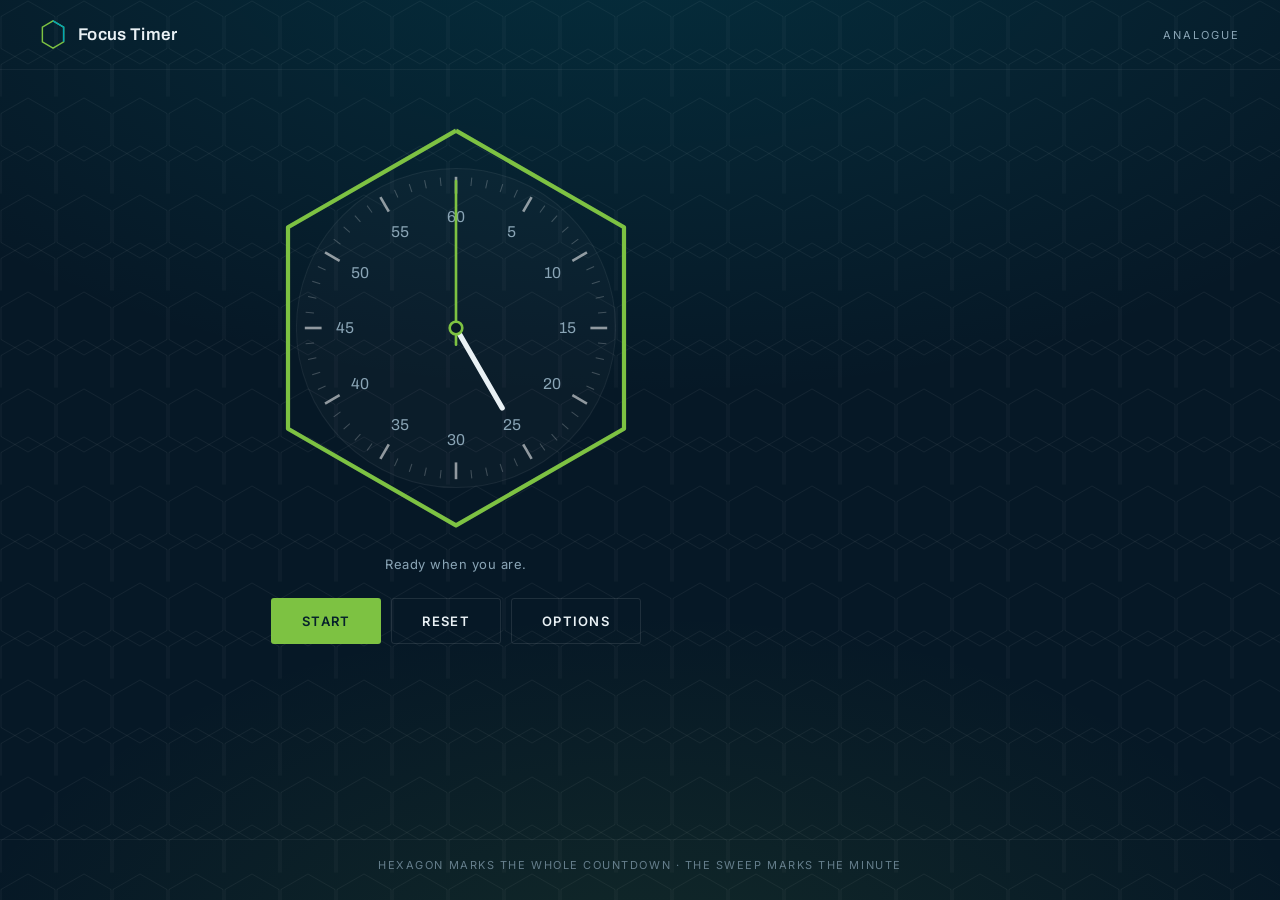
==== timer/timer.html @ 4c4284d6 "adding timer app and updating index" ====
<!DOCTYPE html>
<html lang="en-GB">
<head>
<meta charset="utf-8">
<meta name="viewport" content="width=device-width, initial-scale=1">
<title>Focus Timer</title>
<link rel="preconnect" href="https://fonts.googleapis.com">
<link rel="preconnect" href="https://fonts.gstatic.com" crossorigin>
<link href="https://fonts.googleapis.com/css2?family=Archivo:wght@200;400;500;600&family=Inter:wght@400;500;600&display=swap" rel="stylesheet">
<style>
  :root{
    --ink:        #061826;
    --ink-2:      #0A2739;
    --line:       rgba(255,255,255,.10);
    --line-soft:  rgba(255,255,255,.05);
    --mist:       #E9F1F5;
    --muted:      #8AA5B6;
    --green:      #7DC242;
    --teal:       #00A6B8;
    --alert:      #FF4A47;
    --radius:     3px;
    --display: "Archivo", "Helvetica Neue", Arial, sans-serif;
    --body: "Inter", "Helvetica Neue", Arial, sans-serif;
  }

  *{ box-sizing:border-box; }

  html,body{ height:100%; }

  body{
    margin:0;
    font-family:var(--body);
    color:var(--mist);
    background-color:var(--ink);
    background-image:
      radial-gradient(120% 90% at 50% -10%, rgba(0,166,184,.16), transparent 60%),
      radial-gradient(90% 70% at 50% 110%, rgba(125,194,66,.10), transparent 60%),
      url("data:image/svg+xml;utf8,<svg xmlns='http://www.w3.org/2000/svg' width='56' height='97' viewBox='0 0 56 97'><g fill='none' stroke='%23ffffff' stroke-opacity='0.05' stroke-width='1'><path d='M28 1 L55 16.5 L55 48.5 L28 64 L1 48.5 L1 16.5 Z'/><path d='M28 49 L55 64.5 L55 96.5'/><path d='M28 49 L1 64.5 L1 96.5'/></g></svg>");
    background-repeat:no-repeat, no-repeat, repeat;
    background-size:auto, auto, 56px 97px;
    display:flex;
    flex-direction:column;
    min-height:100dvh;
  }

  /* ---------- Header ---------- */
  header{
    display:flex; align-items:center; gap:12px;
    padding:20px clamp(16px,5vw,40px);
    border-bottom:1px solid var(--line-soft);
  }
  .mark{ width:26px; height:29px; flex:none; }
  .wordmark{
    font-family:var(--display); font-weight:600; font-size:17px;
    letter-spacing:.02em;
  }
  .kicker{
    margin-left:auto;
    font-size:11px; letter-spacing:.18em; text-transform:uppercase; color:var(--muted);
  }

  /* ---------- Layout ---------- */
  main{
    flex:1;
    width:100%; max-width:1040px; margin:0 auto;
    padding:clamp(20px,5vw,48px) clamp(16px,5vw,40px) 56px;
    display:grid; gap:clamp(24px,4vw,48px);
    grid-template-columns:1fr;
    align-content:start;
  }
  @media (min-width:900px){
    main{ grid-template-columns:minmax(0,1fr) 320px; align-items:start; }
    .panel--options{ position:sticky; top:32px; }
  }

  .eyebrow{
    font-size:11px; letter-spacing:.18em; text-transform:uppercase;
    color:var(--teal); margin:0 0 10px;
  }

  /* ---------- Clock ---------- */
  .stage{ display:flex; flex-direction:column; align-items:center; }
  .face{
    width:min(100%, 420px); aspect-ratio:1/1;
    display:block;
  }
  .face[hidden]{ display:none; }

  .hex-track{ stroke:rgba(255,255,255,.10); }
  .hex-progress{
    stroke:var(--green);
    transition:stroke .3s ease;
  }
  .is-alert .hex-progress,
  .is-alert .hand-second,
  .is-alert .digits{ stroke:var(--alert); color:var(--alert); }
  .is-alert .sweep{ fill:rgba(255,74,71,.22); stroke:var(--alert); }

  /* completion: the hexagon flashes three times */
  .is-done .hex-progress{
    stroke:var(--alert);
    stroke-width:6;
    transition:none;
    animation:hexFlash .46s ease-in-out 3;
  }
  @keyframes hexFlash{
    0%, 100%{ opacity:1; }
    50%{ opacity:.04; }
  }

  .sweep{
    fill:rgba(125,194,66,.20);
    stroke:rgba(125,194,66,.55);
    stroke-width:1;
    transition:fill .3s ease, stroke .3s ease;
  }
  .tick{ stroke:rgba(255,255,255,.22); }
  .tick--major{ stroke:rgba(255,255,255,.55); }
  .hand-minute{ stroke:var(--mist); }
  .hand-second{ stroke:var(--green); transition:stroke .3s ease; }
  .numeral{
    fill:var(--muted); font-family:var(--display); font-size:15px; font-weight:400;
    text-anchor:middle; dominant-baseline:central;
  }

  .digits{
    font-family:var(--display);
    font-weight:200;
    font-variant-numeric:tabular-nums;
    font-size:64px;
    letter-spacing:-.02em;
    fill:currentColor;
    color:var(--mist);
    text-anchor:middle; dominant-baseline:central;
    transition:color .3s ease;
  }
  .digits--long{ font-size:48px; }
  .sublabel{
    font-family:var(--body); font-size:11px; font-weight:500;
    letter-spacing:.18em; text-transform:uppercase;
    fill:var(--muted); text-anchor:middle;
  }

  .status{
    margin:18px 0 0; min-height:20px;
    font-size:13px; letter-spacing:.04em; color:var(--muted); text-align:center;
  }
  .status[data-tone="alert"]{ color:var(--alert); }
  .status[data-tone="done"]{ color:var(--green); }

  /* ---------- Controls ---------- */
  .controls{
    display:flex; gap:10px; flex-wrap:wrap; justify-content:center;
    margin-top:22px; width:100%;
  }
  button{ font-family:var(--body); cursor:pointer; }
  .btn{
    border-radius:var(--radius);
    padding:14px 30px;
    font-size:13px; font-weight:600; letter-spacing:.1em; text-transform:uppercase;
    border:1px solid transparent;
    transition:background .18s ease, border-color .18s ease, color .18s ease, transform .1s ease;
  }
  .btn:active{ transform:translateY(1px); }
  .btn--primary{ background:var(--green); color:#06202B; }
  .btn--primary:hover{ background:#8FD44F; }
  .btn--ghost{ background:transparent; color:var(--mist); border-color:var(--line); }
  .btn--ghost:hover{ border-color:rgba(255,255,255,.35); background:rgba(255,255,255,.04); }
  .btn[disabled]{ opacity:.4; cursor:not-allowed; }

  :where(button,select,input,a):focus-visible{
    outline:2px solid var(--teal); outline-offset:3px;
  }

  /* ---------- Options ---------- */
  .panel--options{
    border:1px solid var(--line);
    border-radius:var(--radius);
    background:rgba(255,255,255,.025);
    padding:22px;
  }
  .panel--options[hidden]{ display:none; }
  .field{ margin-bottom:22px; }
  .field:last-child{ margin-bottom:0; }
  .field > label,
  .field > .field-label{
    display:block; margin-bottom:9px;
    font-size:11px; letter-spacing:.16em; text-transform:uppercase; color:var(--muted);
  }

  .segmented{ display:flex; border:1px solid var(--line); border-radius:var(--radius); overflow:hidden; }
  .segmented button{
    flex:1; padding:11px 8px; background:transparent; border:0; color:var(--muted);
    font-size:12px; font-weight:600; letter-spacing:.1em; text-transform:uppercase;
    transition:background .18s ease, color .18s ease;
  }
  .segmented button[aria-pressed="true"]{ background:var(--green); color:#06202B; }
  .segmented button:not([aria-pressed="true"]):hover{ background:rgba(255,255,255,.05); color:var(--mist); }

  .duration{ display:flex; align-items:flex-end; gap:8px; }
  .duration > div{ flex:1; }
  .duration small{
    display:block; margin-top:6px; font-size:10px; letter-spacing:.14em;
    text-transform:uppercase; color:var(--muted);
  }
  input[type="number"], select{
    width:100%; padding:11px 12px;
    background:rgba(255,255,255,.04);
    border:1px solid var(--line); border-radius:var(--radius);
    color:var(--mist); font-family:var(--display); font-size:16px;
    font-variant-numeric:tabular-nums;
  }
  select{ font-family:var(--body); font-size:14px; appearance:none;
    background-image:url("data:image/svg+xml;utf8,<svg xmlns='http://www.w3.org/2000/svg' width='12' height='8'><path d='M1 1l5 5 5-5' fill='none' stroke='%238AA5B6' stroke-width='1.5'/></svg>");
    background-repeat:no-repeat; background-position:right 12px center;
    padding-right:34px;
  }

  .presets{ display:flex; flex-wrap:wrap; gap:8px; margin-top:12px; }
  .presets button{
    padding:8px 12px; font-size:12px;
    background:transparent; color:var(--muted);
    border:1px solid var(--line); border-radius:var(--radius);
    font-variant-numeric:tabular-nums;
  }
  .presets button:hover{ color:var(--mist); border-color:rgba(255,255,255,.3); }

  .sound-row{ display:flex; gap:8px; }
  .sound-row select{ flex:1; }
  .sound-row button{
    flex:none; padding:0 16px; font-size:12px; letter-spacing:.08em; text-transform:uppercase;
    background:transparent; color:var(--mist); border:1px solid var(--line); border-radius:var(--radius);
  }
  .sound-row button:hover{ border-color:rgba(255,255,255,.35); }

  .hint{ font-size:12px; line-height:1.6; color:var(--muted); margin:0; }

  footer{
    padding:18px clamp(16px,5vw,40px) 28px;
    border-top:1px solid var(--line-soft);
    font-size:11px; letter-spacing:.14em; text-transform:uppercase; color:rgba(138,165,182,.7);
    text-align:center;
  }

  @media (prefers-reduced-motion:reduce){
    *{ transition:none !important; animation:none !important; }
  }
</style>
</head>
<body>

<header>
  <svg class="mark" viewBox="0 0 52 60" aria-hidden="true">
    <path d="M26 2 L48 15 L48 45 L26 58 L4 45 L4 15 Z" fill="none" stroke="#7DC242" stroke-width="3"/>
    <path d="M26 2 L48 15 L48 45" fill="none" stroke="#00A6B8" stroke-width="3"/>
  </svg>
  <span class="wordmark">Focus Timer</span>
  <span class="kicker" id="modeKicker">Analogue</span>
</header>

<main>
  <section class="stage">
    <!-- ANALOGUE -->
    <svg class="face" id="faceAnalogue" viewBox="0 0 400 400" role="img" aria-label="Analogue countdown face">
      <path id="hexTrackA" class="hex-track" fill="none" stroke-width="4" stroke-linejoin="round"
            d="M200 12 L360 104 L360 296 L200 388 L40 296 L40 104 Z"/>
      <path id="hexProgressA" class="hex-progress" fill="none" stroke-width="4" stroke-linejoin="round"
            d="M200 12 L360 104 L360 296 L200 388 L40 296 L40 104 Z"/>
      <circle cx="200" cy="200" r="152" fill="rgba(255,255,255,.02)" stroke="rgba(255,255,255,.07)"/>
      <g id="ticks"></g>
      <g id="numerals"></g>
      <path id="sweep" class="sweep" d=""/>
      <line id="handMinute" class="hand-minute" x1="200" y1="200" x2="200" y2="112"
            stroke-width="5" stroke-linecap="round"/>
      <line id="handSecond" class="hand-second" x1="200" y1="216" x2="200" y2="60"
            stroke-width="2.5" stroke-linecap="round"/>
      <circle cx="200" cy="200" r="6" fill="#061826" stroke="currentColor" class="hand-second" stroke-width="2.5"/>
    </svg>

    <!-- DIGITAL -->
    <svg class="face" id="faceDigital" viewBox="0 0 400 400" role="img" aria-label="Digital countdown face" hidden>
      <path id="hexTrackD" class="hex-track" fill="none" stroke-width="4" stroke-linejoin="round"
            d="M200 12 L360 104 L360 296 L200 388 L40 296 L40 104 Z"/>
      <path id="hexProgressD" class="hex-progress" fill="none" stroke-width="4" stroke-linejoin="round"
            d="M200 12 L360 104 L360 296 L200 388 L40 296 L40 104 Z"/>
      <text id="digits" class="digits" x="200" y="196">25:00</text>
      <text id="digitalLabel" class="sublabel" x="200" y="252">Remaining</text>
    </svg>

    <p class="status" id="status" role="status" aria-live="polite">Ready when you are.</p>

    <div class="controls">
      <button class="btn btn--primary" id="startStop">Start</button>
      <button class="btn btn--ghost" id="reset">Reset</button>
      <button class="btn btn--ghost" id="optionsToggle" aria-expanded="false" aria-controls="options">Options</button>
    </div>
  </section>

  <aside class="panel--options" id="options" hidden>
    <p class="eyebrow">Options</p>

    <div class="field">
      <span class="field-label">Face</span>
      <div class="segmented" role="group" aria-label="Face type">
        <button id="faceAnalogueBtn" aria-pressed="true">Analogue</button>
        <button id="faceDigitalBtn" aria-pressed="false">Digital</button>
      </div>
    </div>

    <div class="field">
      <span class="field-label">Countdown length</span>
      <div class="duration">
        <div>
          <input type="number" id="inHours" min="0" max="23" value="0" inputmode="numeric" aria-label="Hours">
          <small>Hours</small>
        </div>
        <div>
          <input type="number" id="inMinutes" min="0" max="59" value="25" inputmode="numeric" aria-label="Minutes">
          <small>Minutes</small>
        </div>
        <div>
          <input type="number" id="inSeconds" min="0" max="59" value="0" inputmode="numeric" aria-label="Seconds">
          <small>Seconds</small>
        </div>
      </div>
      <div class="presets" id="presets">
        <button data-mins="1">1 min</button>
        <button data-mins="5">5 min</button>
        <button data-mins="10">10 min</button>
        <button data-mins="15">15 min</button>
        <button data-mins="20">20 min</button>
        <button data-mins="25">25 min</button>
        <button data-mins="45">45 min</button>
      </div>
    </div>

    <div class="field">
      <label for="soundSelect">Completion sound</label>
      <div class="sound-row">
        <select id="soundSelect">
          <option value="chime">Chime</option>
          <option value="bell">Bell</option>
          <option value="pulse">Pulse</option>
          <option value="rise">Rise</option>
          <option value="none">Silent</option>
        </select>
        <button id="testSound" type="button">Play</button>
      </div>
    </div>

    <div class="field">
      <p class="hint">Space starts and pauses. R resets. The last ten seconds turn red.</p>
    </div>
  </aside>
</main>

<footer>Hexagon marks the whole countdown &middot; the sweep marks the minute</footer>

<script>
(function () {
  "use strict";

  /* ---------------- state ---------------- */
  var totalMs = 25 * 60 * 1000;
  var remainingMs = totalMs;
  var running = false;
  var finished = false;
  var endAt = 0;
  var rafId = null;
  var faceMode = "analogue";
  var soundName = "chime";
  var ALERT_MS = 10000;

  var el = function (id) { return document.getElementById(id); };

  var faceA = el("faceAnalogue"), faceD = el("faceDigital");
  var sweep = el("sweep"), handSecond = el("handSecond"), handMinute = el("handMinute");
  var digits = el("digits"), digitalLabel = el("digitalLabel");
  var statusEl = el("status"), kicker = el("modeKicker");
  var startStop = el("startStop"), resetBtn = el("reset");
  var hexA = el("hexProgressA"), hexD = el("hexProgressD");
  var inH = el("inHours"), inM = el("inMinutes"), inS = el("inSeconds");

  var HEX_LEN = hexA.getTotalLength();
  [hexA, hexD].forEach(function (p) {
    p.style.strokeDasharray = HEX_LEN + " " + HEX_LEN;
    p.style.strokeDashoffset = 0;
  });

  /* ---------------- face furniture ---------------- */
  var CX = 200, CY = 200;

  function pointAt(angleDeg, radius) {
    var a = (angleDeg - 90) * Math.PI / 180;
    return { x: CX + radius * Math.cos(a), y: CY + radius * Math.sin(a) };
  }

  (function drawTicks() {
    var ticks = el("ticks"), nums = el("numerals"), i, major, p1, p2, t, p;
    for (i = 0; i < 60; i++) {
      major = i % 5 === 0;
      p1 = pointAt(i * 6, major ? 128 : 136);
      p2 = pointAt(i * 6, 144);
      var line = document.createElementNS("http://www.w3.org/2000/svg", "line");
      line.setAttribute("x1", p1.x.toFixed(2)); line.setAttribute("y1", p1.y.toFixed(2));
      line.setAttribute("x2", p2.x.toFixed(2)); line.setAttribute("y2", p2.y.toFixed(2));
      line.setAttribute("stroke-width", major ? 2.5 : 1);
      line.setAttribute("class", major ? "tick tick--major" : "tick");
      ticks.appendChild(line);
    }
    for (i = 0; i < 12; i++) {
      p = pointAt(i * 30, 106);
      t = document.createElementNS("http://www.w3.org/2000/svg", "text");
      t.setAttribute("x", p.x.toFixed(2)); t.setAttribute("y", p.y.toFixed(2));
      t.setAttribute("class", "numeral");
      t.textContent = i === 0 ? "60" : String(i * 5);
      nums.appendChild(t);
    }
  }());

  /* the wedge: from the 12 o'clock start position round to the second hand */
  function sweepPath(fraction) {
    if (fraction <= 0) return "";
    var f = Math.min(fraction, 0.99999);
    var angle = f * 360;
    var end = pointAt(angle, 144);
    var large = angle > 180 ? 1 : 0;
    return "M " + CX + " " + CY + " L " + CX + " " + (CY - 144) +
           " A 144 144 0 " + large + " 1 " + end.x.toFixed(2) + " " + end.y.toFixed(2) + " Z";
  }

  function rotateHand(node, angleDeg) {
    node.setAttribute("transform", "rotate(" + angleDeg.toFixed(3) + " " + CX + " " + CY + ")");
  }

  /* ---------------- formatting ---------------- */
  function pad(n) { return n < 10 ? "0" + n : String(n); }

  function format(ms) {
    var s = Math.ceil(ms / 1000);
    var h = Math.floor(s / 3600);
    var m = Math.floor((s % 3600) / 60);
    var sec = s % 60;
    return h > 0 ? h + ":" + pad(m) + ":" + pad(sec) : m + ":" + pad(sec);
  }

  /* ---------------- render ---------------- */
  function render() {
    var ms = Math.max(0, remainingMs);
    var alert = ms <= ALERT_MS && ms < totalMs;

    faceA.classList.toggle("is-alert", alert);
    faceD.classList.toggle("is-alert", alert);

    /* hexagon = whole countdown; at zero it redraws in full so it can flash */
    var progress = totalMs > 0 ? ms / totalMs : 0;
    var off = finished ? 0 : HEX_LEN * (1 - progress);
    hexA.style.strokeDashoffset = off;
    hexD.style.strokeDashoffset = off;

    /* analogue */
    var secs = (ms / 1000) % 60;
    var secAngle = (secs / 60) * 360;
    rotateHand(handSecond, secAngle);
    sweep.setAttribute("d", sweepPath(secs / 60));

    var mins = (ms / 60000) % 60;
    rotateHand(handMinute, (mins / 60) * 360);

    /* digital */
    var text = format(ms);
    digits.textContent = text;
    digits.classList.toggle("digits--long", text.length > 5);
    digitalLabel.textContent = finished ? "Time's up" : (running ? "Remaining" : "Paused / ready");

    if (faceA.classList.contains("is-alert") || faceD.classList.contains("is-alert")) {
      faceA.setAttribute("aria-label", "Countdown, " + text + " remaining, final seconds");
    } else {
      faceA.setAttribute("aria-label", "Countdown, " + text + " remaining");
    }
  }

  function flashDone() {
    [faceA, faceD].forEach(function (face) {
      face.classList.remove("is-done");
      void face.getBoundingClientRect(); /* forces the animation to restart */
      face.classList.add("is-done");
    });
  }

  function setStatus(text, tone) {
    statusEl.textContent = text;
    if (tone) { statusEl.setAttribute("data-tone", tone); }
    else { statusEl.removeAttribute("data-tone"); }
  }

  /* ---------------- timer loop ---------------- */
  function tick() {
    remainingMs = endAt - performance.now();
    if (remainingMs <= 0) {
      remainingMs = 0;
      running = false;
      finished = true;
      rafId = null;
      startStop.textContent = "Start";
      startStop.disabled = true;
      render();
      flashDone();
      setStatus("Time's up.", "done");
      playSound(soundName);
      return;
    }
    if (remainingMs <= ALERT_MS) {
      setStatus("Final " + Math.ceil(remainingMs / 1000) + " seconds.", "alert");
    }
    render();
    rafId = requestAnimationFrame(tick);
  }

  function start() {
    if (running || totalMs <= 0) return;
    unlockAudio();
    finished = false;
    startStop.disabled = false;
    endAt = performance.now() + remainingMs;
    running = true;
    startStop.textContent = "Pause";
    setStatus("Counting down.");
    rafId = requestAnimationFrame(tick);
  }

  function pause() {
    if (!running) return;
    cancelAnimationFrame(rafId);
    rafId = null;
    running = false;
    remainingMs = Math.max(0, endAt - performance.now());
    startStop.textContent = "Resume";
    setStatus("Paused at " + format(remainingMs) + ".");
    render();
  }

  function reset() {
    if (rafId) cancelAnimationFrame(rafId);
    rafId = null;
    running = false;
    finished = false;
    remainingMs = totalMs;
    startStop.disabled = totalMs <= 0;
    startStop.textContent = "Start";
    faceA.classList.remove("is-alert", "is-done");
    faceD.classList.remove("is-alert", "is-done");
    setStatus(totalMs > 0 ? "Ready when you are." : "Set a length above to begin.");
    render();
  }

  function setDuration(ms) {
    totalMs = ms;
    reset();
  }

  /* ---------------- sound ---------------- */
  var ctx = null;
  function unlockAudio() {
    if (!ctx) {
      var AC = window.AudioContext || window.webkitAudioContext;
      if (AC) ctx = new AC();
    }
    if (ctx && ctx.state === "suspended") ctx.resume();
  }

  function note(freq, startOffset, duration, type, peak) {
    var t0 = ctx.currentTime + startOffset;
    var osc = ctx.createOscillator();
    var gain = ctx.createGain();
    osc.type = type || "sine";
    osc.frequency.setValueAtTime(freq, t0);
    gain.gain.setValueAtTime(0.0001, t0);
    gain.gain.exponentialRampToValueAtTime(peak || 0.25, t0 + 0.02);
    gain.gain.exponentialRampToValueAtTime(0.0001, t0 + duration);
    osc.connect(gain).connect(ctx.destination);
    osc.start(t0);
    osc.stop(t0 + duration + 0.05);
    return osc;
  }

  function playSound(name) {
    if (name === "none") return;
    unlockAudio();
    if (!ctx) return;
    if (name === "chime") {
      note(880, 0, 1.1); note(1108.7, 0.16, 1.1); note(1318.5, 0.32, 1.6);
    } else if (name === "bell") {
      note(523.25, 0, 2.6, "sine", 0.28);
      note(1046.5, 0, 2.2, "sine", 0.12);
      note(1567.9, 0, 1.4, "sine", 0.06);
      note(2093, 0, 0.8, "sine", 0.04);
    } else if (name === "pulse") {
      note(660, 0, 0.18, "triangle", 0.3);
      note(660, 0.28, 0.18, "triangle", 0.3);
      note(660, 0.56, 0.18, "triangle", 0.3);
      note(880, 0.9, 0.5, "triangle", 0.3);
    } else if (name === "rise") {
      var t0 = ctx.currentTime;
      var osc = ctx.createOscillator(), gain = ctx.createGain();
      osc.type = "triangle";
      osc.frequency.setValueAtTime(392, t0);
      osc.frequency.exponentialRampToValueAtTime(1174.7, t0 + 1.0);
      gain.gain.setValueAtTime(0.0001, t0);
      gain.gain.exponentialRampToValueAtTime(0.25, t0 + 0.05);
      gain.gain.exponentialRampToValueAtTime(0.0001, t0 + 1.3);
      osc.connect(gain).connect(ctx.destination);
      osc.start(t0); osc.stop(t0 + 1.4);
    }
  }

  /* ---------------- wiring ---------------- */
  startStop.addEventListener("click", function () { running ? pause() : start(); });
  resetBtn.addEventListener("click", reset);

  var optionsPanel = el("options"), optionsToggle = el("optionsToggle");
  optionsToggle.addEventListener("click", function () {
    var open = optionsPanel.hidden;
    optionsPanel.hidden = !open;
    optionsToggle.setAttribute("aria-expanded", String(open));
    optionsToggle.textContent = open ? "Close options" : "Options";
  });

  function showFace(node, visible) {
    /* SVG elements have no .hidden property, so set the attribute directly */
    if (visible) { node.removeAttribute("hidden"); }
    else { node.setAttribute("hidden", ""); }
  }

  function setFace(mode) {
    faceMode = mode;
    var isA = mode === "analogue";
    showFace(faceA, isA);
    showFace(faceD, !isA);
    el("faceAnalogueBtn").setAttribute("aria-pressed", String(isA));
    el("faceDigitalBtn").setAttribute("aria-pressed", String(!isA));
    kicker.textContent = isA ? "Analogue" : "Digital";
  }
  el("faceAnalogueBtn").addEventListener("click", function () { setFace("analogue"); });
  el("faceDigitalBtn").addEventListener("click", function () { setFace("digital"); });

  function readInputs() {
    var h = Math.min(23, Math.max(0, parseInt(inH.value, 10) || 0));
    var m = Math.min(59, Math.max(0, parseInt(inM.value, 10) || 0));
    var s = Math.min(59, Math.max(0, parseInt(inS.value, 10) || 0));
    inH.value = h; inM.value = m; inS.value = s;
    setDuration(((h * 3600) + (m * 60) + s) * 1000);
  }
  [inH, inM, inS].forEach(function (input) {
    input.addEventListener("change", readInputs);
  });

  el("presets").addEventListener("click", function (e) {
    var btn = e.target.closest("button[data-mins]");
    if (!btn) return;
    inH.value = 0; inM.value = btn.getAttribute("data-mins"); inS.value = 0;
    readInputs();
  });

  el("soundSelect").addEventListener("change", function (e) { soundName = e.target.value; });
  el("testSound").addEventListener("click", function () { playSound(soundName); });

  document.addEventListener("keydown", function (e) {
    var tag = (e.target.tagName || "").toLowerCase();
    if (tag === "input" || tag === "select" || tag === "textarea") return;
    if (e.code === "Space") {
      e.preventDefault();
      if (!startStop.disabled) { running ? pause() : start(); }
    } else if (e.key === "r" || e.key === "R") {
      reset();
    }
  });

  setFace("analogue");
  reset();
}());
</script>
</body>
</html>
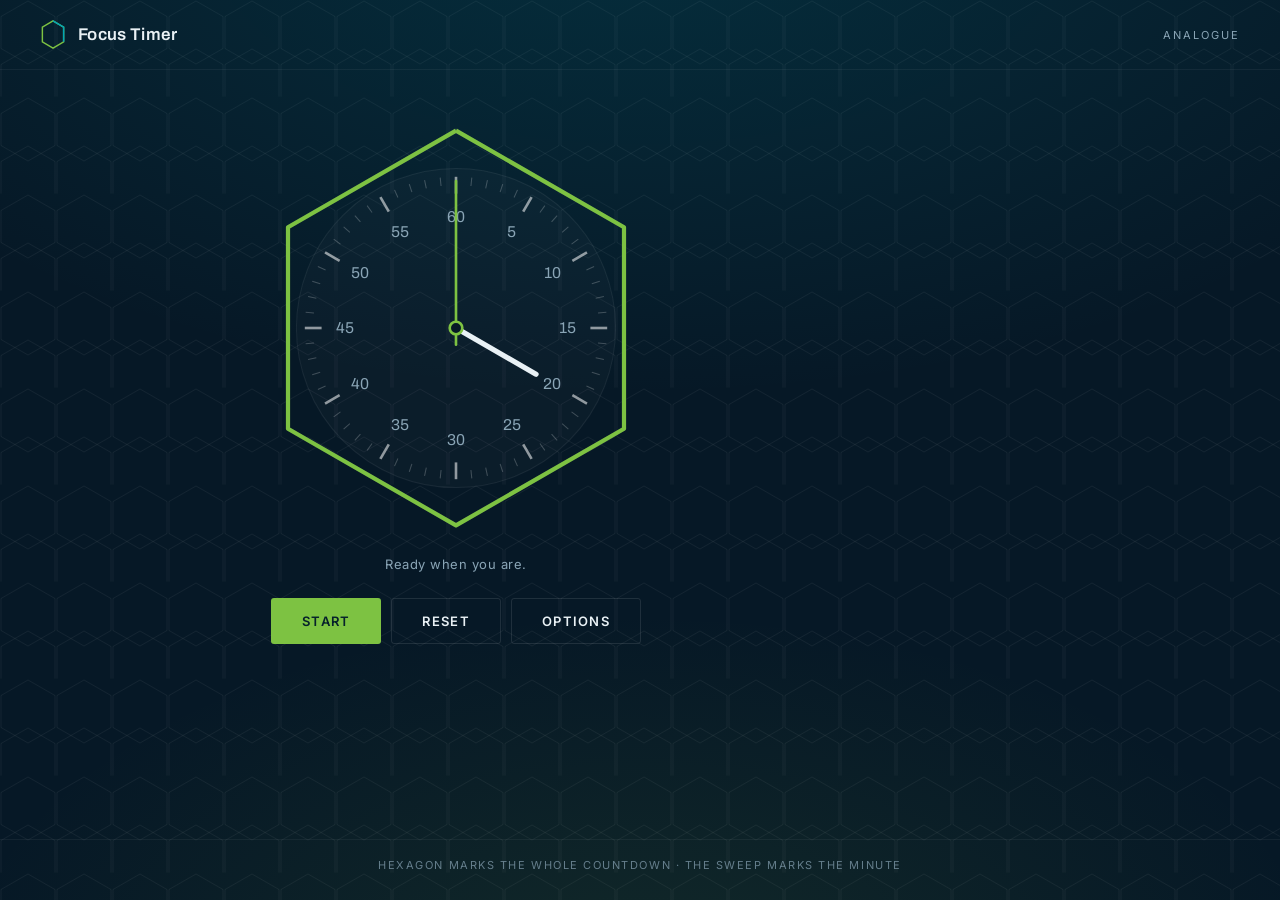
==== commit 34131ecd: "changing default time to 20min, to make it easier for pomodoro use." ====
--- a/timer/timer.html
+++ b/timer/timer.html
@@ -315,7 +315,7 @@
           <small>Hours</small>
         </div>
         <div>
-          <input type="number" id="inMinutes" min="0" max="59" value="25" inputmode="numeric" aria-label="Minutes">
+          <input type="number" id="inMinutes" min="0" max="59" value="20" inputmode="numeric" aria-label="Minutes">
           <small>Minutes</small>
         </div>
         <div>
@@ -361,7 +361,7 @@
   "use strict";
 
   /* ---------------- state ---------------- */
-  var totalMs = 25 * 60 * 1000;
+  var totalMs = 20 * 60 * 1000;
   var remainingMs = totalMs;
   var running = false;
   var finished = false;
